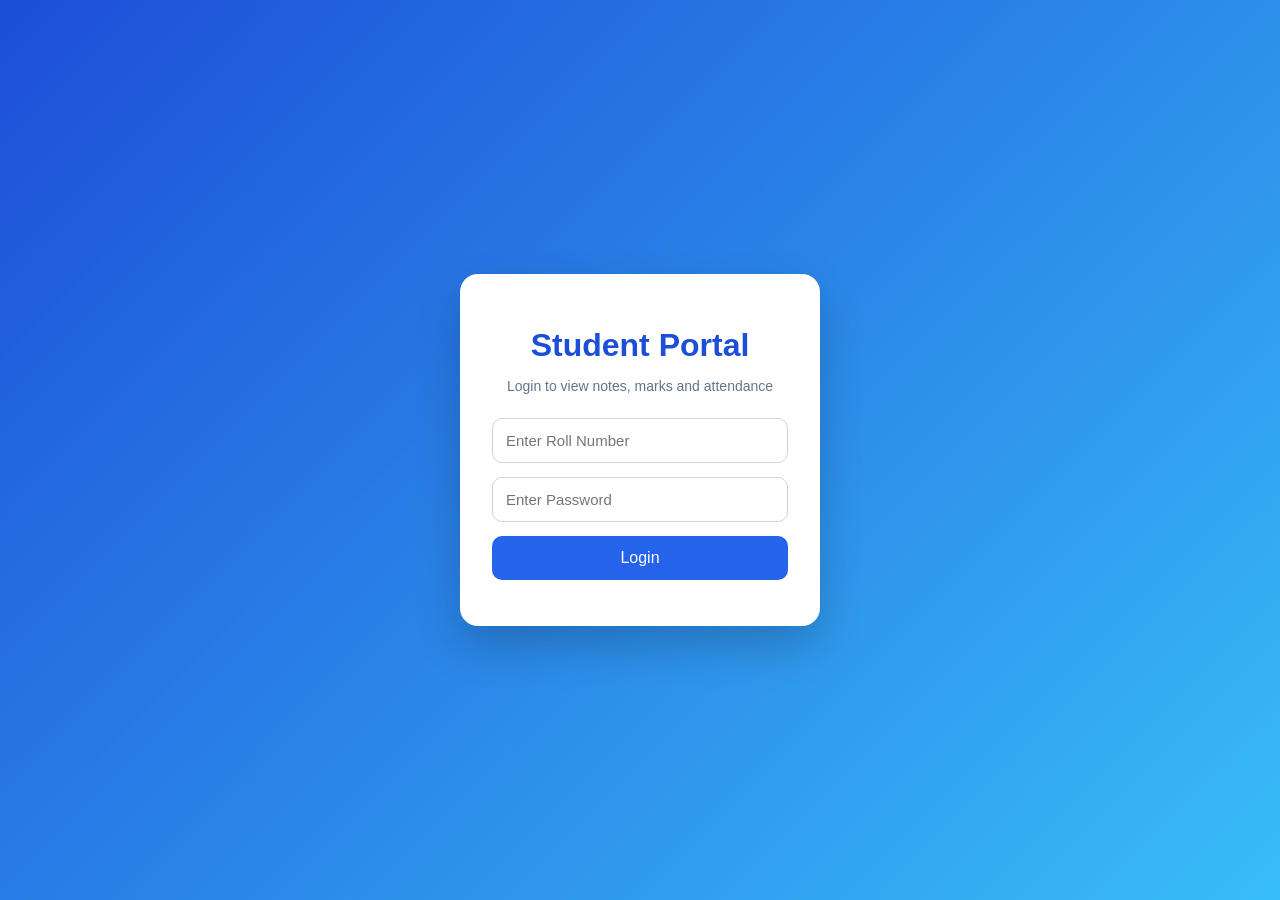
==== dashboard.html @ 23cb11c0 "pop up" ====
<!DOCTYPE html>
<html>
<head>
  <meta charset="UTF-8">
  <title>Student Dashboard</title>
  <meta name="viewport" content="width=device-width, initial-scale=1.0">
  <link rel="stylesheet" href="style.css">
</head>

<body>

<header class="topbar">
  <div>
    <h2>Student Dashboard</h2>
    <p id="studentInfo">Loading...</p>
  </div>

  <div class="header-actions">
    <button onclick="openPasswordModal()" class="change-pass-btn">
      Change Password
    </button>

    <button onclick="logout()" class="logout-btn">
      Logout
    </button>
  </div>
</header>

  <main class="container">

    <section class="section">
      <h3>Registered Courses</h3>
      <div id="courseTabs" class="course-tabs"></div>
    </section>

    <section class="section">
      <h3 id="selectedCourseTitle">Course Dashboard</h3>

      <div class="two-column">
        <div>
          <h3>Marks</h3>
          <div id="marks" class="card"></div>
        </div>

        <div>
          <h3>Attendance</h3>
          <div id="attendance" class="card"></div>
        </div>
      </div>
    </section>

    <section class="section">
      <h3>Class Notes</h3>
      <div id="notes" class="grid"></div>
    </section>

    <section class="section">
      <h3>Announcements</h3>
      <div id="announcements" class="grid"></div>
    </section>


  </main>

  <script src="script.js"></script>
  
  <!-- 🔐 Password Modal -->
<div id="passwordModal" class="modal">

  <div class="modal-content">
    <span class="close-btn" onclick="closePasswordModal()">&times;</span>

    <h3>Change Password</h3>

    <input type="password" id="oldPass" placeholder="Old Password">
    <input type="password" id="newPass" placeholder="New Password">
    <input type="password" id="confirmPass" placeholder="Confirm New Password">

    <button onclick="changePassword()">Update Password</button>

    <p id="passMsg"></p>
  </div>

</div>
</body>
</html>
---- style.css ----
* {
  box-sizing: border-box;
}

body {
  margin: 0;
  font-family: Arial, sans-serif;
  background: #f1f5f9;
  color: #1e293b;
}

.login-page {
  display: flex;
  justify-content: center;
  align-items: center;
  min-height: 100vh;
 background: linear-gradient(135deg, #1d4ed8, #38bdf8);
}

.login-card {
  width: 360px;
  background: white;
  padding: 32px;
  border-radius: 18px;
  box-shadow: 0 20px 45px rgba(0,0,0,0.2);
  text-align: center;
}

.login-card h1 {
  margin-bottom: 8px;
  color: #1d4ed8;
}

.subtitle {
  color: #64748b;
  font-size: 14px;
  margin-bottom: 24px;
}

input {
  width: 100%;
  padding: 13px;
  margin-bottom: 14px;
  border: 1px solid #cbd5e1;
  border-radius: 10px;
  font-size: 15px;
}

button {
  width: 100%;
  padding: 13px;
  border: none;
  border-radius: 10px;
  background: #2563eb;
  color: white;
  font-size: 16px;
  cursor: pointer;
}

button:hover {
  background: #1d4ed8;
}

#loginMessage {
  margin-top: 12px;
  font-size: 14px;
}

.topbar {
  background: #2563eb;
  color: white;
  padding: 18px 28px;
  display: flex;
  justify-content: space-between;
  align-items: center;
}

.topbar h2 {
  margin: 0;
}

.topbar p {
  margin: 5px 0 0;
  font-size: 14px;
}

.logout-btn {
  width: auto;
  background: #ef4444;
  padding: 10px 18px;
}

.logout-btn:hover {
  background: #dc2626;
}

.container {
  max-width: 1100px;
  margin: 24px auto;
  padding: 0 16px;
}

.section {
  margin-bottom: 32px;
}

.section h3 {
  margin-bottom: 14px;
  color: #0f172a;
}

.grid {
  display: grid;
  grid-template-columns: repeat(auto-fit, minmax(260px, 1fr));
  gap: 18px;
}

.card {
  background: white;
  padding: 20px;
  border-radius: 14px;
  box-shadow: 0 8px 20px rgba(0,0,0,0.08);
}

.card h4 {
  margin-top: 0;
  color: #1d4ed8;
}

.card a {
  display: inline-block;
  margin-top: 10px;
  color: white;
  background: #2563eb;
  padding: 9px 14px;
  border-radius: 8px;
  text-decoration: none;
}

.date {
  color: #64748b;
  font-size: 13px;
}

table {
  width: 100%;
  border-collapse: collapse;
}

td {
  padding: 11px;
  border-bottom: 1px solid #e2e8f0;
}

td:first-child {
  font-weight: bold;
  color: #334155;
}

@media (max-width: 600px) {
  .topbar {
    flex-direction: column;
    align-items: flex-start;
    gap: 12px;
  }

  .logout-btn {
    width: 100%;
  }

  .login-card {
    width: 90%;
  }
}

.course-tabs {
  display: flex;
  gap: 12px;
  flex-wrap: wrap;
}

.course-btn {
  width: auto;
  padding: 10px 18px;
  background: #e2e8f0;
  color: #0f172a;
}

.course-btn:hover {
  background: #cbd5e1;
}

.active-course {
  background: #2563eb !important;
  color: white !important;
}

.two-column {
  display: grid;
  grid-template-columns: 1fr 1fr;
  gap: 18px;
}

.password-card {
  max-width: 420px;
}

@media (max-width: 700px) {
  .two-column {
    grid-template-columns: 1fr;
  }
}

/* Header buttons */
.header-actions {
  display: flex;
  gap: 10px;
}

.change-pass-btn {
  background: #f59e0b;
  color: white;
  padding: 10px 16px;
  border-radius: 8px;
  border: none;
}

.change-pass-btn:hover {
  background: #d97706;
}

/* Modal background */
.modal {
  display: none;
  position: fixed;
  z-index: 1000;
  left: 0;
  top: 0;
  width: 100%;
  height: 100%;
  background: rgba(0,0,0,0.5);

  justify-content: center;
  align-items: center;
}

/* Modal box */
.modal-content {
  background: white;
  padding: 25px;
  border-radius: 12px;
  width: 320px;
  text-align: center;
  position: relative;
}

/* Close button */
.close-btn {
  position: absolute;
  right: 12px;
  top: 8px;
  font-size: 20px;
  cursor: pointer;
}

/* Modal inputs */
.modal-content input {
  width: 100%;
  margin: 8px 0;
  padding: 10px;
}
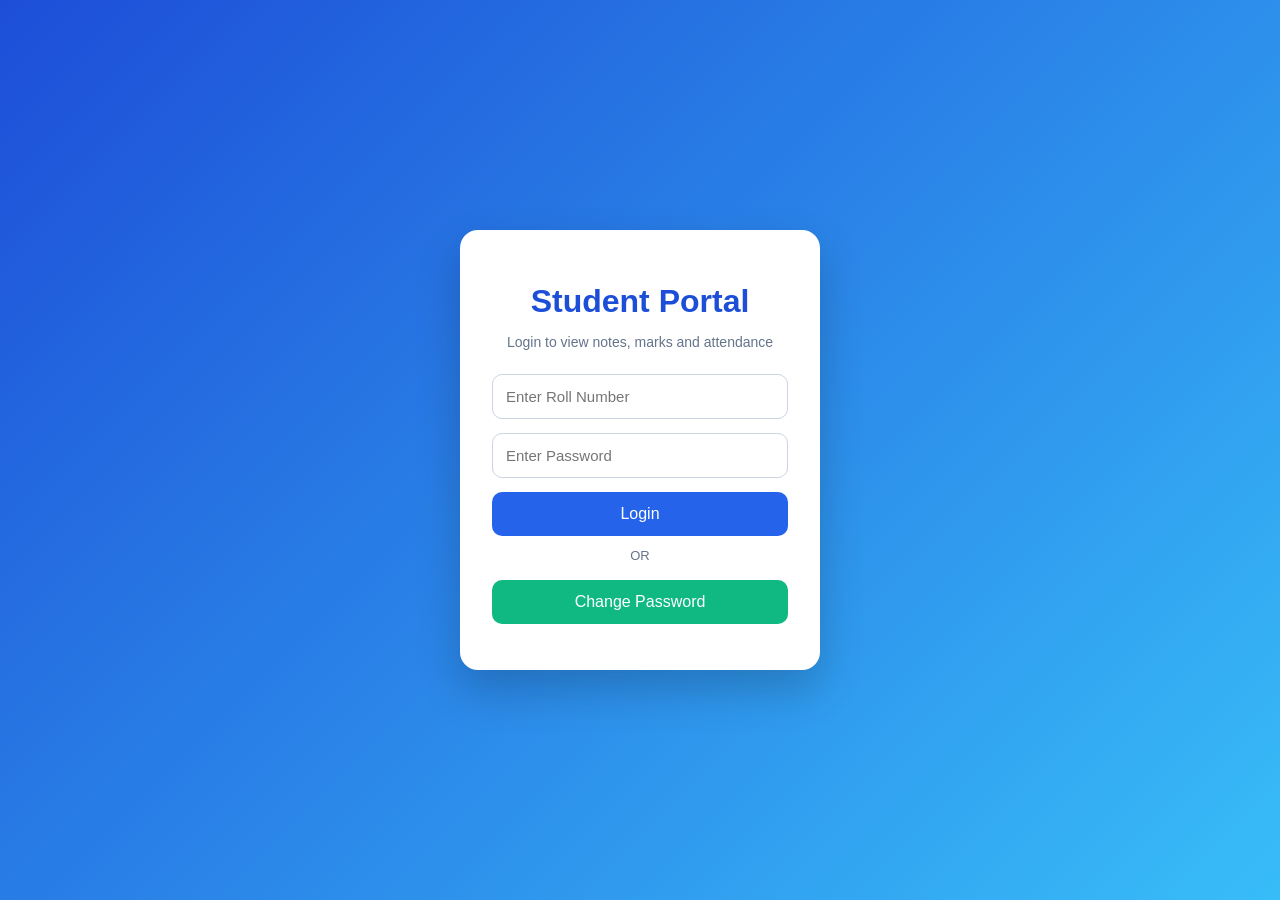
==== commit dd7fe06d: "v" ====
--- a/dashboard.html
+++ b/dashboard.html
@@ -1,5 +1,5 @@
 <!DOCTYPE html>
-<html>
+<html lang="en">
 <head>
   <meta charset="UTF-8">
   <title>Student Dashboard</title>
@@ -7,12 +7,12 @@
   <link rel="stylesheet" href="style.css">
 </head>
 
-<body>
+<body onload="loadDashboard()">
 
 <header class="topbar">
   <div>
     <h2>Student Dashboard</h2>
-    <p id="studentInfo">Loading...</p>
+    <p id="studentInfo">Loading student details...</p>
   </div>
 
   <div class="header-actions">
@@ -26,48 +26,57 @@
   </div>
 </header>
 
-  <main class="container">
+<main class="container">
 
-    <section class="section">
-      <h3>Registered Courses</h3>
-      <div id="courseTabs" class="course-tabs"></div>
-    </section>
+  <section class="section">
+    <h3>Registered Courses</h3>
+    <div id="courseTabs" class="course-tabs">
+      <p>Loading courses...</p>
+    </div>
+  </section>
 
-    <section class="section">
-      <h3 id="selectedCourseTitle">Course Dashboard</h3>
+  <section class="section">
+    <h3 id="selectedCourseTitle">Course Dashboard</h3>
 
-      <div class="two-column">
-        <div>
-          <h3>Marks</h3>
-          <div id="marks" class="card"></div>
-        </div>
-
-        <div>
-          <h3>Attendance</h3>
-          <div id="attendance" class="card"></div>
+    <div class="two-column">
+      <div>
+        <h3>Marks</h3>
+        <div id="marks" class="card">
+          <p>Loading marks...</p>
         </div>
       </div>
-    </section>
 
-    <section class="section">
-      <h3>Class Notes</h3>
-      <div id="notes" class="grid"></div>
-    </section>
+      <div>
+        <h3>Attendance</h3>
+        <div id="attendance" class="card">
+          <p>Loading attendance...</p>
+        </div>
+      </div>
+    </div>
+  </section>
 
-    <section class="section">
-      <h3>Announcements</h3>
-      <div id="announcements" class="grid"></div>
-    </section>
+  <section class="section">
+    <h3>Class Notes</h3>
+    <div id="notes" class="grid">
+      <p>Loading notes...</p>
+    </div>
+  </section>
 
+  <section class="section">
+    <h3>Announcements</h3>
+    <div id="announcements" class="grid">
+      <p>Loading announcements...</p>
+    </div>
+  </section>
 
-  </main>
+</main>
 
-  <script src="script.js"></script>
-  
-  <!-- 🔐 Password Modal -->
+<script src="script.js"></script>
+
+<!-- 🔐 Password Modal -->
 <div id="passwordModal" class="modal">
+  <div class="modal-content">
 
-  <div class="modal-content">
     <span class="close-btn" onclick="closePasswordModal()">&times;</span>
 
     <h3>Change Password</h3>
@@ -79,8 +88,9 @@
     <button onclick="changePassword()">Update Password</button>
 
     <p id="passMsg"></p>
+
   </div>
+</div>
 
-</div>
 </body>
 </html>
--- a/style.css
+++ b/style.css
@@ -231,27 +231,34 @@
 
 /* Modal background */
 .modal {
-  display: none;
-  position: fixed;
+  display: none; /* hidden by default */
+
+  position: fixed;   /* 🔴 THIS IS KEY */
   z-index: 1000;
+
+  top: 0;
   left: 0;
-  top: 0;
+
   width: 100%;
   height: 100%;
+
   background: rgba(0,0,0,0.5);
 
+  /* 🔴 CENTERING */
   justify-content: center;
   align-items: center;
 }
 
-/* Modal box */
 .modal-content {
   background: white;
   padding: 25px;
   border-radius: 12px;
   width: 320px;
-  text-align: center;
+
   position: relative;
+
+  /* optional */
+  box-shadow: 0 20px 40px rgba(0,0,0,0.2);
 }
 
 /* Close button */
@@ -268,4 +275,72 @@
   width: 100%;
   margin: 8px 0;
   padding: 10px;
+}
+
+.divider {
+  margin: 12px 0;
+  color: #64748b;
+  font-size: 13px;
+}
+
+.quiz-btn {
+  background: #10b981;
+  margin-top: 5px;
+}
+
+.quiz-btn:hover {
+  background: #059669;
+}
+/* 🔹 Modal Background */
+.modal {
+  display: none;
+  position: fixed;
+  z-index: 1000;
+  left: 0;
+  top: 0;
+  width: 100%;
+  height: 100%;
+  background: rgba(0,0,0,0.5);
+  justify-content: center;
+  align-items: center;
+}
+
+/* 🔹 Modal Box */
+.modal-content {
+  background: #fff;
+  padding: 25px;
+  border-radius: 12px;
+  width: 320px;
+  text-align: center;
+  animation: fadeIn 0.3s ease;
+}
+
+/* 🔹 Close Button */
+.close {
+  float: right;
+  font-size: 22px;
+  cursor: pointer;
+}
+
+/* 🔹 Inputs */
+.modal-content input {
+  width: 100%;
+  padding: 10px;
+  margin: 8px 0;
+}
+
+/* 🔹 Button */
+.modal-content button {
+  width: 100%;
+  padding: 10px;
+  background: #2563eb;
+  color: white;
+  border: none;
+  border-radius: 6px;
+}
+
+/* 🔹 Animation */
+@keyframes fadeIn {
+  from { transform: scale(0.9); opacity: 0; }
+  to { transform: scale(1); opacity: 1; }
 }
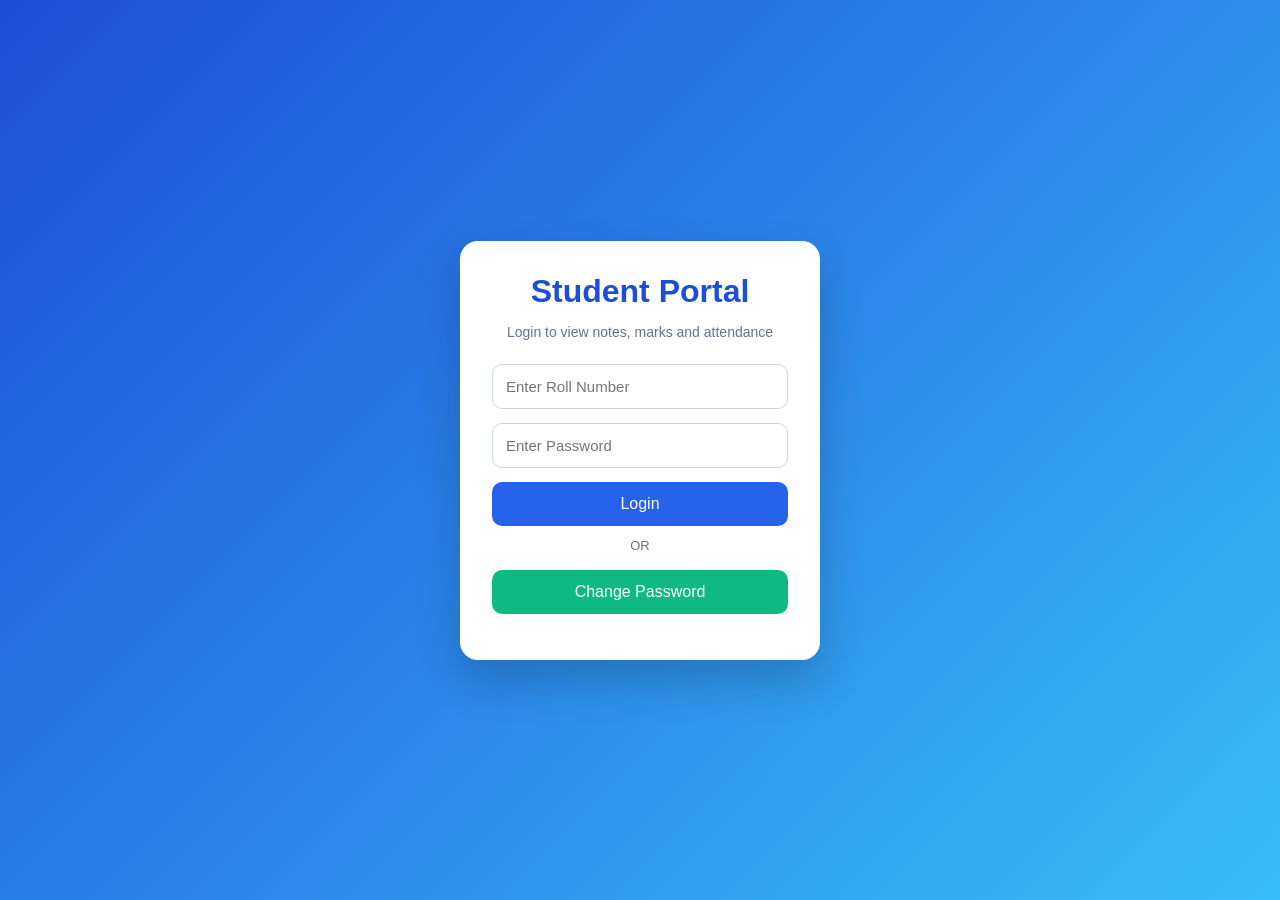
==== commit 18b6a523: "1" ====
--- a/dashboard.html
+++ b/dashboard.html
@@ -15,15 +15,21 @@
     <p id="studentInfo">Loading student details...</p>
   </div>
 
-  <div class="header-actions">
-    <button onclick="openPasswordModal()" class="change-pass-btn">
-      Change Password
-    </button>
+<div class="header-actions">
 
-    <button onclick="logout()" class="logout-btn">
-      Logout
-    </button>
-  </div>
+  <button onclick="goToQuiz()" class="quiz-btn">
+    Quiz
+  </button>
+
+  <button onclick="openPasswordModal()" class="change-pass-btn">
+    Change Password
+  </button>
+
+  <button onclick="logout()" class="logout-btn">
+    Logout
+  </button>
+
+</div>
 </header>
 
 <main class="container">
--- a/style.css
+++ b/style.css
@@ -9,25 +9,29 @@
   color: #1e293b;
 }
 
+/* ================= LOGIN PAGE ================= */
+
 .login-page {
+  min-height: 100vh;
   display: flex;
   justify-content: center;
   align-items: center;
-  min-height: 100vh;
- background: linear-gradient(135deg, #1d4ed8, #38bdf8);
+  background: linear-gradient(135deg, #1d4ed8, #38bdf8);
+  padding: 16px;
 }
 
 .login-card {
   width: 360px;
-  background: white;
+  max-width: 100%;
+  background: #ffffff;
   padding: 32px;
   border-radius: 18px;
-  box-shadow: 0 20px 45px rgba(0,0,0,0.2);
+  box-shadow: 0 20px 45px rgba(0, 0, 0, 0.2);
   text-align: center;
 }
 
 .login-card h1 {
-  margin-bottom: 8px;
+  margin: 0 0 8px;
   color: #1d4ed8;
 }
 
@@ -46,13 +50,18 @@
   font-size: 15px;
 }
 
+input:focus {
+  outline: none;
+  border-color: #2563eb;
+}
+
 button {
   width: 100%;
   padding: 13px;
   border: none;
   border-radius: 10px;
   background: #2563eb;
-  color: white;
+  color: #ffffff;
   font-size: 16px;
   cursor: pointer;
 }
@@ -61,14 +70,32 @@
   background: #1d4ed8;
 }
 
-#loginMessage {
+#loginMessage,
+#passMsg {
   margin-top: 12px;
   font-size: 14px;
 }
 
+.divider {
+  margin: 12px 0;
+  color: #64748b;
+  font-size: 13px;
+}
+
+.quiz-btn {
+  background: #10b981;
+  margin-top: 5px;
+}
+
+.quiz-btn:hover {
+  background: #059669;
+}
+
+/* ================= DASHBOARD ================= */
+
 .topbar {
   background: #2563eb;
-  color: white;
+  color: #ffffff;
   padding: 18px 28px;
   display: flex;
   justify-content: space-between;
@@ -84,6 +111,11 @@
   font-size: 14px;
 }
 
+.header-actions {
+  display: flex;
+  gap: 10px;
+}
+
 .logout-btn {
   width: auto;
   background: #ef4444;
@@ -94,6 +126,16 @@
   background: #dc2626;
 }
 
+.change-pass-btn {
+  width: auto;
+  background: #f59e0b;
+  padding: 10px 16px;
+}
+
+.change-pass-btn:hover {
+  background: #d97706;
+}
+
 .container {
   max-width: 1100px;
   margin: 24px auto;
@@ -109,6 +151,12 @@
   color: #0f172a;
 }
 
+.two-column {
+  display: grid;
+  grid-template-columns: 1fr 1fr;
+  gap: 18px;
+}
+
 .grid {
   display: grid;
   grid-template-columns: repeat(auto-fit, minmax(260px, 1fr));
@@ -116,10 +164,10 @@
 }
 
 .card {
-  background: white;
+  background: #ffffff;
   padding: 20px;
   border-radius: 14px;
-  box-shadow: 0 8px 20px rgba(0,0,0,0.08);
+  box-shadow: 0 8px 20px rgba(0, 0, 0, 0.08);
 }
 
 .card h4 {
@@ -130,47 +178,20 @@
 .card a {
   display: inline-block;
   margin-top: 10px;
-  color: white;
+  color: #ffffff;
   background: #2563eb;
   padding: 9px 14px;
   border-radius: 8px;
   text-decoration: none;
 }
 
+.card a:hover {
+  background: #1d4ed8;
+}
+
 .date {
   color: #64748b;
   font-size: 13px;
-}
-
-table {
-  width: 100%;
-  border-collapse: collapse;
-}
-
-td {
-  padding: 11px;
-  border-bottom: 1px solid #e2e8f0;
-}
-
-td:first-child {
-  font-weight: bold;
-  color: #334155;
-}
-
-@media (max-width: 600px) {
-  .topbar {
-    flex-direction: column;
-    align-items: flex-start;
-    gap: 12px;
-  }
-
-  .logout-btn {
-    width: 100%;
-  }
-
-  .login-card {
-    width: 90%;
-  }
 }
 
 .course-tabs {
@@ -192,155 +213,115 @@
 
 .active-course {
   background: #2563eb !important;
-  color: white !important;
-}
-
-.two-column {
-  display: grid;
-  grid-template-columns: 1fr 1fr;
-  gap: 18px;
-}
-
-.password-card {
-  max-width: 420px;
-}
-
-@media (max-width: 700px) {
-  .two-column {
-    grid-template-columns: 1fr;
-  }
-}
-
-/* Header buttons */
-.header-actions {
-  display: flex;
-  gap: 10px;
-}
-
-.change-pass-btn {
-  background: #f59e0b;
-  color: white;
-  padding: 10px 16px;
-  border-radius: 8px;
-  border: none;
-}
-
-.change-pass-btn:hover {
-  background: #d97706;
-}
-
-/* Modal background */
+  color: #ffffff !important;
+}
+
+table {
+  width: 100%;
+  border-collapse: collapse;
+}
+
+td {
+  padding: 11px;
+  border-bottom: 1px solid #e2e8f0;
+}
+
+td:first-child {
+  font-weight: bold;
+  color: #334155;
+}
+
+/* ================= MODAL ================= */
+
 .modal {
-  display: none; /* hidden by default */
-
-  position: fixed;   /* 🔴 THIS IS KEY */
+  display: none;
+  position: fixed;
   z-index: 1000;
-
-  top: 0;
-  left: 0;
-
-  width: 100%;
-  height: 100%;
-
-  background: rgba(0,0,0,0.5);
-
-  /* 🔴 CENTERING */
+  inset: 0;
+  background: rgba(0, 0, 0, 0.5);
   justify-content: center;
   align-items: center;
+  padding: 16px;
 }
 
 .modal-content {
-  background: white;
+  width: 320px;
+  max-width: 100%;
+  background: #ffffff;
   padding: 25px;
   border-radius: 12px;
-  width: 320px;
-
   position: relative;
-
-  /* optional */
-  box-shadow: 0 20px 40px rgba(0,0,0,0.2);
-}
-
-/* Close button */
+  text-align: center;
+  box-shadow: 0 20px 40px rgba(0, 0, 0, 0.2);
+  animation: fadeIn 0.25s ease;
+}
+
+.modal-content h3 {
+  margin-top: 0;
+  color: #0f172a;
+}
+
 .close-btn {
   position: absolute;
   right: 12px;
   top: 8px;
-  font-size: 20px;
-  cursor: pointer;
-}
-
-/* Modal inputs */
-.modal-content input {
-  width: 100%;
-  margin: 8px 0;
-  padding: 10px;
-}
-
-.divider {
-  margin: 12px 0;
-  color: #64748b;
-  font-size: 13px;
-}
-
-.quiz-btn {
-  background: #10b981;
-  margin-top: 5px;
-}
-
-.quiz-btn:hover {
-  background: #059669;
-}
-/* 🔹 Modal Background */
-.modal {
-  display: none;
-  position: fixed;
-  z-index: 1000;
-  left: 0;
-  top: 0;
-  width: 100%;
-  height: 100%;
-  background: rgba(0,0,0,0.5);
-  justify-content: center;
-  align-items: center;
-}
-
-/* 🔹 Modal Box */
-.modal-content {
-  background: #fff;
-  padding: 25px;
-  border-radius: 12px;
-  width: 320px;
-  text-align: center;
-  animation: fadeIn 0.3s ease;
-}
-
-/* 🔹 Close Button */
-.close {
-  float: right;
   font-size: 22px;
   cursor: pointer;
-}
-
-/* 🔹 Inputs */
+  color: #475569;
+}
+
+.close-btn:hover {
+  color: #0f172a;
+}
+
 .modal-content input {
-  width: 100%;
-  padding: 10px;
   margin: 8px 0;
-}
-
-/* 🔹 Button */
+  padding: 11px;
+}
+
 .modal-content button {
-  width: 100%;
-  padding: 10px;
-  background: #2563eb;
-  color: white;
-  border: none;
-  border-radius: 6px;
-}
-
-/* 🔹 Animation */
+  margin-top: 8px;
+  padding: 11px;
+}
+
+/* ================= MOBILE ================= */
+
+@media (max-width: 700px) {
+  .two-column {
+    grid-template-columns: 1fr;
+  }
+
+  .topbar {
+    flex-direction: column;
+    align-items: flex-start;
+    gap: 12px;
+  }
+
+  .header-actions {
+    width: 100%;
+    flex-direction: column;
+  }
+
+  .logout-btn,
+  .change-pass-btn {
+    width: 100%;
+  }
+
+  .login-card {
+    width: 100%;
+  }
+}
+
+/* ================= ANIMATION ================= */
+
 @keyframes fadeIn {
-  from { transform: scale(0.9); opacity: 0; }
-  to { transform: scale(1); opacity: 1; }
+  from {
+    transform: scale(0.92);
+    opacity: 0;
+  }
+
+  to {
+    transform: scale(1);
+    opacity: 1;
+  }
 }
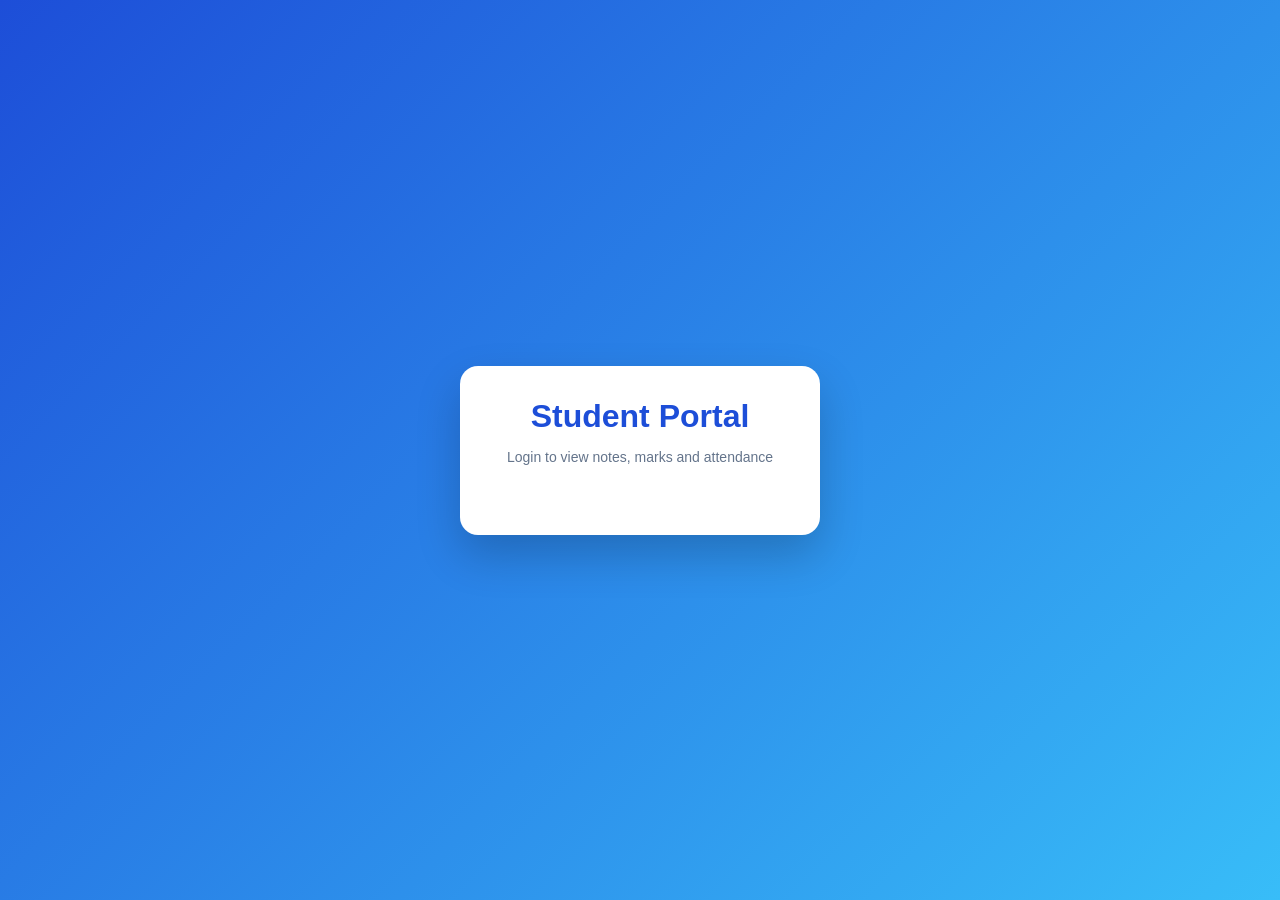
==== commit 0ecf6791: "Update dashboard.html" ====
--- a/dashboard.html
+++ b/dashboard.html
@@ -17,12 +17,8 @@
 
 <div class="header-actions">
 
-  <button onclick="goToQuiz()" class="quiz-btn">
-    Quiz
-  </button>
-
-  <button onclick="openPasswordModal()" class="change-pass-btn">
-    Change Password
+  <button onclick="document.getElementById('quizSection').scrollIntoView({behavior:'smooth'})" class="quiz-btn">
+    Quizzes
   </button>
 
   <button onclick="logout()" class="logout-btn">
@@ -74,7 +70,33 @@
       <p>Loading announcements...</p>
     </div>
   </section>
+<section class="section" id="quizSection">
+  <h3>Quizzes</h3>
+  <div id="quizzes" class="grid">
+    <p>Loading quizzes...</p>
+  </div>
+</section>
 
+<section class="section">
+  <h3>Student Message / Concern</h3>
+
+  <div class="card">
+    <textarea
+      id="studentMessage"
+      placeholder="Write your concern, feedback, or message here..."
+      rows="5"
+      style="width:100%; padding:12px; border-radius:8px; border:1px solid #ccc; resize:vertical;"
+    ></textarea>
+
+    <br><br>
+
+    <button onclick="submitStudentMessage()" class="quiz-btn">
+      Submit Message
+    </button>
+
+    <p id="messageStatus"></p>
+  </div>
+</section>
 </main>
 
 <script src="script.js"></script>
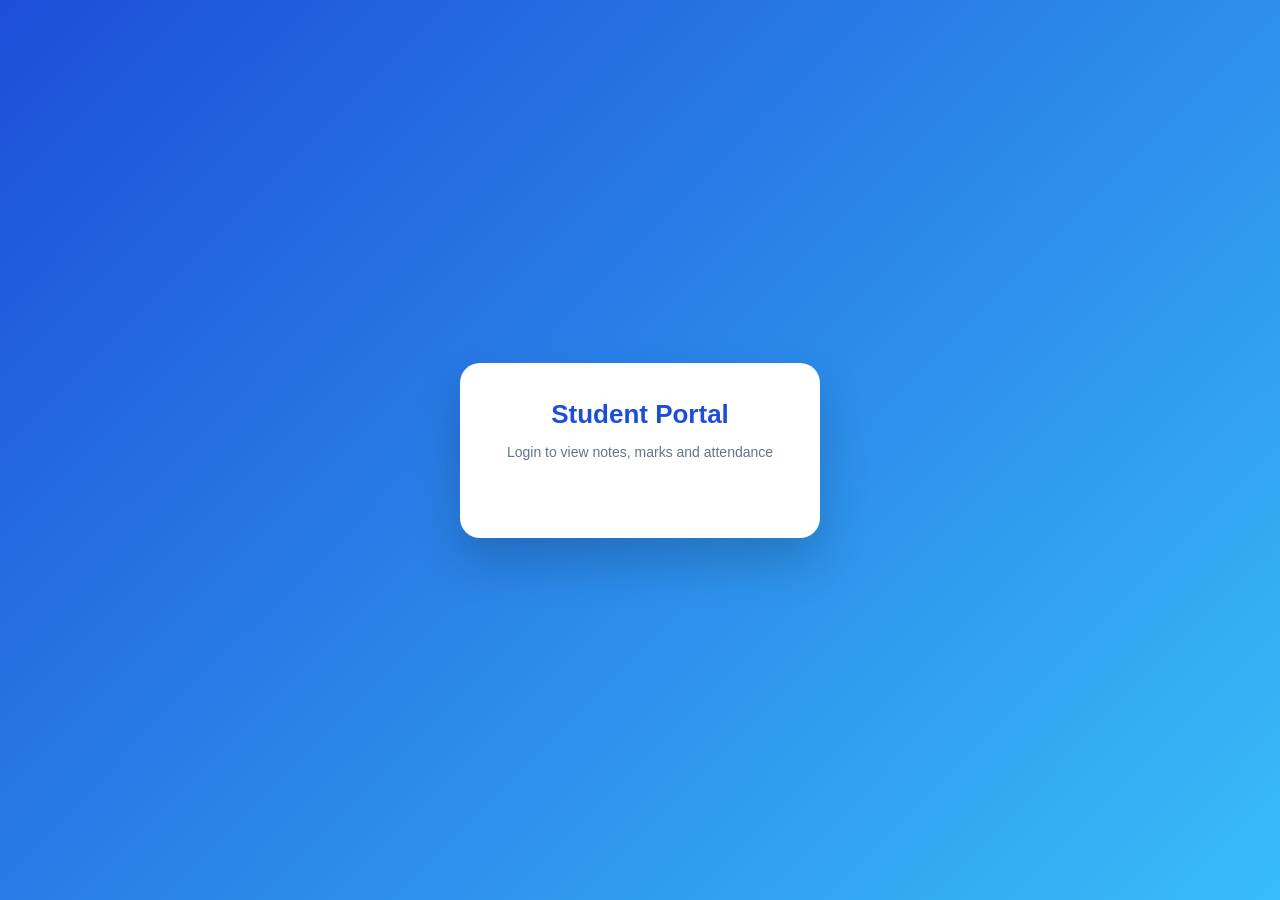
==== commit 85c7e250: "g5" ====
--- a/dashboard.html
+++ b/dashboard.html
@@ -31,72 +31,79 @@
 <main class="container">
 
   <section class="section">
-    <h3>Registered Courses</h3>
+    <div class="section-header">
+      <div class="section-icon" style="background:#eff6ff;">📚</div>
+      <h3>Registered Courses</h3>
+    </div>
     <div id="courseTabs" class="course-tabs">
       <p>Loading courses...</p>
     </div>
   </section>
 
   <section class="section">
-    <h3 id="selectedCourseTitle">Course Dashboard</h3>
-
+    <div class="section-header">
+      <div class="section-icon" style="background:#f0fdf4;">📊</div>
+      <h3 id="selectedCourseTitle">Marks & Attendance</h3>
+    </div>
     <div class="two-column">
       <div>
-        <h3>Marks</h3>
-        <div id="marks" class="card">
-          <p>Loading marks...</p>
-        </div>
+        <p style="font-size:13px;font-weight:600;color:#64748b;margin:0 0 10px;text-transform:uppercase;letter-spacing:0.05em;">Marks</p>
+        <div id="marks" class="card"><p>Loading marks...</p></div>
       </div>
-
       <div>
-        <h3>Attendance</h3>
-        <div id="attendance" class="card">
-          <p>Loading attendance...</p>
-        </div>
+        <p style="font-size:13px;font-weight:600;color:#64748b;margin:0 0 10px;text-transform:uppercase;letter-spacing:0.05em;">Attendance</p>
+        <div id="attendance" class="card"><p>Loading attendance...</p></div>
       </div>
     </div>
   </section>
 
   <section class="section">
-    <h3>Class Notes</h3>
+    <div class="section-header">
+      <div class="section-icon" style="background:#fef3c7;">📝</div>
+      <h3>Class Notes</h3>
+    </div>
     <div id="notes" class="grid">
       <p>Loading notes...</p>
     </div>
   </section>
 
   <section class="section">
-    <h3>Announcements</h3>
+    <div class="section-header">
+      <div class="section-icon" style="background:#fff7ed;">📢</div>
+      <h3>Announcements</h3>
+    </div>
     <div id="announcements" class="grid">
       <p>Loading announcements...</p>
     </div>
   </section>
-<section class="section" id="quizSection">
-  <h3>Quizzes</h3>
-  <div id="quizzes" class="grid">
-    <p>Loading quizzes...</p>
-  </div>
-</section>
 
-<section class="section">
-  <h3>Student Message / Concern</h3>
+  <section class="section" id="quizSection">
+    <div class="section-header">
+      <div class="section-icon" style="background:#f0fdf4;">✏️</div>
+      <h3>Quizzes</h3>
+    </div>
+    <div id="quizzes" class="grid">
+      <p>Loading quizzes...</p>
+    </div>
+  </section>
 
-  <div class="card">
-    <textarea
-      id="studentMessage"
-      placeholder="Write your concern, feedback, or message here..."
-      rows="5"
-      style="width:100%; padding:12px; border-radius:8px; border:1px solid #ccc; resize:vertical;"
-    ></textarea>
-
-    <br><br>
-
-    <button onclick="submitStudentMessage()" class="quiz-btn">
-      Submit Message
-    </button>
-
-    <p id="messageStatus"></p>
-  </div>
-</section>
+  <section class="section">
+    <div class="section-header">
+      <div class="section-icon" style="background:#f8fafc;">💬</div>
+      <h3>Message / Concern</h3>
+    </div>
+    <div class="message-box">
+      <textarea
+        id="studentMessage"
+        placeholder="Write your concern, feedback, or message here..."
+        rows="4"
+      ></textarea>
+      <button onclick="submitStudentMessage()" class="quiz-btn">
+        Submit Message
+      </button>
+      <p id="messageStatus" style="margin-top:10px;font-size:13px;"></p>
+    </div>
+  </section>
 </main>
 
 <script src="script.js"></script>
--- a/style.css
+++ b/style.css
@@ -4,8 +4,8 @@
 
 body {
   margin: 0;
-  font-family: Arial, sans-serif;
-  background: #f1f5f9;
+  font-family: 'Segoe UI', Arial, sans-serif;
+  background: #f0f4f8;
   color: #1e293b;
 }
 
@@ -24,21 +24,28 @@
   width: 360px;
   max-width: 100%;
   background: #ffffff;
-  padding: 32px;
-  border-radius: 18px;
-  box-shadow: 0 20px 45px rgba(0, 0, 0, 0.2);
+  padding: 36px 32px;
+  border-radius: 20px;
+  box-shadow: 0 24px 48px rgba(0, 0, 0, 0.18);
   text-align: center;
 }
 
 .login-card h1 {
-  margin: 0 0 8px;
+  margin: 0 0 6px;
   color: #1d4ed8;
+  font-size: 26px;
 }
 
 .subtitle {
   color: #64748b;
   font-size: 14px;
-  margin-bottom: 24px;
+  margin-bottom: 28px;
+}
+
+.google-btn-wrap {
+  display: flex;
+  justify-content: center;
+  margin-bottom: 16px;
 }
 
 input {
@@ -53,6 +60,7 @@
 input:focus {
   outline: none;
   border-color: #2563eb;
+  box-shadow: 0 0 0 3px rgba(37,99,235,0.12);
 }
 
 button {
@@ -62,8 +70,10 @@
   border-radius: 10px;
   background: #2563eb;
   color: #ffffff;
-  font-size: 16px;
+  font-size: 15px;
   cursor: pointer;
+  font-weight: 600;
+  transition: background 0.18s;
 }
 
 button:hover {
@@ -82,107 +92,162 @@
   font-size: 13px;
 }
 
+/* ================= TOPBAR ================= */
+
+.topbar {
+  background: linear-gradient(90deg, #1d4ed8 0%, #2563eb 100%);
+  color: #ffffff;
+  padding: 0 28px;
+  height: 64px;
+  display: flex;
+  justify-content: space-between;
+  align-items: center;
+  box-shadow: 0 2px 12px rgba(37,99,235,0.18);
+  position: sticky;
+  top: 0;
+  z-index: 100;
+}
+
+.topbar h2 {
+  margin: 0;
+  font-size: 18px;
+  font-weight: 700;
+  letter-spacing: 0.01em;
+}
+
+.topbar p {
+  margin: 2px 0 0;
+  font-size: 13px;
+  opacity: 0.85;
+}
+
+.header-actions {
+  display: flex;
+  gap: 10px;
+  align-items: center;
+}
+
+.logout-btn {
+  width: auto;
+  background: rgba(255,255,255,0.15);
+  border: 1.5px solid rgba(255,255,255,0.5);
+  padding: 8px 18px;
+  font-size: 14px;
+  border-radius: 8px;
+  color: #fff;
+}
+
+.logout-btn:hover {
+  background: rgba(255,255,255,0.28);
+}
+
 .quiz-btn {
+  width: auto;
   background: #10b981;
-  margin-top: 5px;
+  padding: 8px 18px;
+  font-size: 14px;
+  border-radius: 8px;
 }
 
 .quiz-btn:hover {
   background: #059669;
 }
 
-/* ================= DASHBOARD ================= */
-
-.topbar {
-  background: #2563eb;
-  color: #ffffff;
-  padding: 18px 28px;
-  display: flex;
-  justify-content: space-between;
-  align-items: center;
-}
-
-.topbar h2 {
-  margin: 0;
-}
-
-.topbar p {
-  margin: 5px 0 0;
-  font-size: 14px;
-}
-
-.header-actions {
-  display: flex;
-  gap: 10px;
-}
-
-.logout-btn {
-  width: auto;
-  background: #ef4444;
-  padding: 10px 18px;
-}
-
-.logout-btn:hover {
-  background: #dc2626;
-}
-
-.change-pass-btn {
-  width: auto;
-  background: #f59e0b;
-  padding: 10px 16px;
-}
-
-.change-pass-btn:hover {
-  background: #d97706;
-}
+/* ================= LAYOUT ================= */
 
 .container {
   max-width: 1100px;
-  margin: 24px auto;
-  padding: 0 16px;
+  margin: 28px auto;
+  padding: 0 20px;
 }
 
 .section {
-  margin-bottom: 32px;
-}
-
-.section h3 {
-  margin-bottom: 14px;
+  margin-bottom: 36px;
+}
+
+.section-header {
+  display: flex;
+  align-items: center;
+  gap: 10px;
+  margin-bottom: 16px;
+  border-bottom: 2px solid #e2e8f0;
+  padding-bottom: 10px;
+}
+
+.section-header h3 {
+  margin: 0;
+  font-size: 17px;
+  font-weight: 700;
   color: #0f172a;
+}
+
+.section-icon {
+  width: 32px;
+  height: 32px;
+  border-radius: 8px;
+  display: flex;
+  align-items: center;
+  justify-content: center;
+  font-size: 16px;
+  flex-shrink: 0;
 }
 
 .two-column {
   display: grid;
   grid-template-columns: 1fr 1fr;
-  gap: 18px;
+  gap: 20px;
 }
 
 .grid {
   display: grid;
-  grid-template-columns: repeat(auto-fit, minmax(260px, 1fr));
-  gap: 18px;
-}
+  grid-template-columns: repeat(auto-fill, minmax(270px, 1fr));
+  gap: 16px;
+}
+
+/* ================= CARDS ================= */
 
 .card {
   background: #ffffff;
   padding: 20px;
   border-radius: 14px;
-  box-shadow: 0 8px 20px rgba(0, 0, 0, 0.08);
+  box-shadow: 0 2px 12px rgba(0,0,0,0.07);
+  border: 1px solid #e8edf3;
+  transition: box-shadow 0.18s, transform 0.18s;
+}
+
+.card:hover {
+  box-shadow: 0 6px 24px rgba(0,0,0,0.11);
+  transform: translateY(-2px);
 }
 
 .card h4 {
-  margin-top: 0;
+  margin: 0 0 8px;
   color: #1d4ed8;
+  font-size: 15px;
+  font-weight: 700;
+  line-height: 1.4;
+}
+
+.card p {
+  margin: 0 0 6px;
+  font-size: 14px;
+  color: #475569;
+  line-height: 1.5;
 }
 
 .card a {
-  display: inline-block;
-  margin-top: 10px;
+  display: inline-flex;
+  align-items: center;
+  gap: 6px;
+  margin-top: 12px;
   color: #ffffff;
   background: #2563eb;
-  padding: 9px 14px;
+  padding: 8px 14px;
   border-radius: 8px;
   text-decoration: none;
+  font-size: 13px;
+  font-weight: 600;
+  transition: background 0.15s;
 }
 
 .card a:hover {
@@ -190,45 +255,296 @@
 }
 
 .date {
+  color: #94a3b8;
+  font-size: 12px;
+  font-weight: 500;
+  display: flex;
+  align-items: center;
+  gap: 4px;
+}
+
+/* ================= NOTES CARDS ================= */
+
+.note-card {
+  background: #ffffff;
+  border-radius: 14px;
+  box-shadow: 0 2px 12px rgba(0,0,0,0.07);
+  border: 1px solid #e8edf3;
+  overflow: hidden;
+  transition: box-shadow 0.18s, transform 0.18s;
+}
+
+.note-card:hover {
+  box-shadow: 0 6px 24px rgba(0,0,0,0.11);
+  transform: translateY(-2px);
+}
+
+.note-card-accent {
+  height: 4px;
+  background: linear-gradient(90deg, #2563eb, #38bdf8);
+}
+
+.note-card-body {
+  padding: 16px 18px 18px;
+}
+
+.note-card-body h4 {
+  margin: 0 0 6px;
+  font-size: 15px;
+  font-weight: 700;
+  color: #0f172a;
+  line-height: 1.4;
+}
+
+.note-card-body p {
+  margin: 0 0 10px;
+  font-size: 13px;
   color: #64748b;
+  line-height: 1.5;
+}
+
+.note-card-body a {
+  display: inline-flex;
+  align-items: center;
+  gap: 6px;
+  color: #ffffff;
+  background: #2563eb;
+  padding: 7px 13px;
+  border-radius: 7px;
+  text-decoration: none;
   font-size: 13px;
-}
+  font-weight: 600;
+  transition: background 0.15s;
+}
+
+.note-card-body a:hover {
+  background: #1d4ed8;
+}
+
+/* ================= ANNOUNCEMENT CARDS ================= */
+
+.ann-card {
+  background: #ffffff;
+  border-radius: 14px;
+  box-shadow: 0 2px 12px rgba(0,0,0,0.07);
+  border-left: 4px solid #f59e0b;
+  padding: 16px 18px;
+  transition: box-shadow 0.18s, transform 0.18s;
+}
+
+.ann-card:hover {
+  box-shadow: 0 6px 24px rgba(0,0,0,0.11);
+  transform: translateY(-2px);
+}
+
+.ann-card h4 {
+  margin: 0 0 6px;
+  font-size: 15px;
+  font-weight: 700;
+  color: #0f172a;
+}
+
+.ann-card p {
+  margin: 0 0 8px;
+  font-size: 13px;
+  color: #475569;
+  line-height: 1.5;
+}
+
+.ann-card a {
+  display: inline-flex;
+  align-items: center;
+  gap: 5px;
+  color: #d97706;
+  font-size: 13px;
+  font-weight: 600;
+  text-decoration: none;
+}
+
+.ann-card a:hover {
+  color: #b45309;
+}
+
+/* ================= QUIZ CARDS ================= */
+
+.quiz-card {
+  background: #ffffff;
+  border-radius: 14px;
+  box-shadow: 0 2px 12px rgba(0,0,0,0.07);
+  border: 1px solid #e8edf3;
+  padding: 18px;
+  display: flex;
+  flex-direction: column;
+  gap: 10px;
+  transition: box-shadow 0.18s, transform 0.18s;
+}
+
+.quiz-card:hover {
+  box-shadow: 0 6px 24px rgba(0,0,0,0.11);
+  transform: translateY(-2px);
+}
+
+.quiz-card-header {
+  display: flex;
+  justify-content: space-between;
+  align-items: flex-start;
+  gap: 10px;
+}
+
+.quiz-card-title {
+  font-size: 15px;
+  font-weight: 700;
+  color: #0f172a;
+  flex: 1;
+  line-height: 1.4;
+}
+
+.status-badge {
+  padding: 3px 10px;
+  border-radius: 20px;
+  font-size: 11px;
+  font-weight: 700;
+  letter-spacing: 0.04em;
+  white-space: nowrap;
+  text-transform: uppercase;
+}
+
+.quiz-meta {
+  display: flex;
+  flex-direction: column;
+  gap: 4px;
+}
+
+.quiz-meta-row {
+  font-size: 12px;
+  color: #64748b;
+  display: flex;
+  align-items: center;
+  gap: 5px;
+}
+
+.quiz-start-btn {
+  width: 100%;
+  padding: 9px;
+  border-radius: 9px;
+  font-size: 14px;
+  font-weight: 600;
+  border: none;
+  cursor: pointer;
+  background: #2563eb;
+  color: #fff;
+  transition: background 0.15s;
+  margin-top: 4px;
+}
+
+.quiz-start-btn:hover {
+  background: #1d4ed8;
+}
+
+.quiz-start-btn:disabled {
+  background: #e2e8f0;
+  color: #94a3b8;
+  cursor: not-allowed;
+}
+
+/* ================= MARKS & ATTENDANCE ================= */
+
+.stat-table {
+  width: 100%;
+  border-collapse: collapse;
+}
+
+.stat-table tr {
+  border-bottom: 1px solid #f1f5f9;
+}
+
+.stat-table tr:last-child {
+  border-bottom: none;
+}
+
+.stat-table td {
+  padding: 10px 8px;
+  font-size: 14px;
+}
+
+.stat-table td:first-child {
+  font-weight: 600;
+  color: #334155;
+  width: 55%;
+}
+
+.stat-table td:last-child {
+  color: #1d4ed8;
+  font-weight: 700;
+  text-align: right;
+}
+
+/* ================= COURSE TABS ================= */
 
 .course-tabs {
   display: flex;
-  gap: 12px;
+  gap: 10px;
   flex-wrap: wrap;
 }
 
 .course-btn {
   width: auto;
-  padding: 10px 18px;
-  background: #e2e8f0;
-  color: #0f172a;
+  padding: 9px 20px;
+  background: #ffffff;
+  color: #334155;
+  border: 1.5px solid #cbd5e1;
+  border-radius: 20px;
+  font-size: 14px;
+  font-weight: 600;
+  transition: all 0.15s;
 }
 
 .course-btn:hover {
-  background: #cbd5e1;
+  border-color: #2563eb;
+  color: #2563eb;
+  background: #eff6ff;
 }
 
 .active-course {
   background: #2563eb !important;
   color: #ffffff !important;
-}
-
-table {
+  border-color: #2563eb !important;
+}
+
+/* ================= MESSAGE BOX ================= */
+
+.message-box {
+  background: #ffffff;
+  border-radius: 14px;
+  box-shadow: 0 2px 12px rgba(0,0,0,0.07);
+  border: 1px solid #e8edf3;
+  padding: 20px;
+}
+
+.message-box textarea {
   width: 100%;
-  border-collapse: collapse;
-}
-
-td {
-  padding: 11px;
-  border-bottom: 1px solid #e2e8f0;
-}
-
-td:first-child {
-  font-weight: bold;
-  color: #334155;
+  padding: 13px;
+  border: 1.5px solid #e2e8f0;
+  border-radius: 10px;
+  font-size: 14px;
+  font-family: inherit;
+  resize: vertical;
+  color: #1e293b;
+  transition: border-color 0.15s;
+}
+
+.message-box textarea:focus {
+  outline: none;
+  border-color: #2563eb;
+  box-shadow: 0 0 0 3px rgba(37,99,235,0.1);
+}
+
+.message-box button {
+  width: auto;
+  margin-top: 12px;
+  padding: 10px 22px;
+  font-size: 14px;
+  border-radius: 9px;
 }
 
 /* ================= MODAL ================= */
@@ -238,22 +554,22 @@
   position: fixed;
   z-index: 1000;
   inset: 0;
-  background: rgba(0, 0, 0, 0.5);
+  background: rgba(0, 0, 0, 0.45);
   justify-content: center;
   align-items: center;
   padding: 16px;
 }
 
 .modal-content {
-  width: 320px;
+  width: 340px;
   max-width: 100%;
   background: #ffffff;
-  padding: 25px;
-  border-radius: 12px;
+  padding: 28px;
+  border-radius: 16px;
   position: relative;
   text-align: center;
-  box-shadow: 0 20px 40px rgba(0, 0, 0, 0.2);
-  animation: fadeIn 0.25s ease;
+  box-shadow: 0 20px 40px rgba(0, 0, 0, 0.18);
+  animation: fadeIn 0.22s ease;
 }
 
 .modal-content h3 {
@@ -263,11 +579,12 @@
 
 .close-btn {
   position: absolute;
-  right: 12px;
-  top: 8px;
+  right: 14px;
+  top: 10px;
   font-size: 22px;
   cursor: pointer;
-  color: #475569;
+  color: #94a3b8;
+  line-height: 1;
 }
 
 .close-btn:hover {
@@ -275,12 +592,12 @@
 }
 
 .modal-content input {
-  margin: 8px 0;
+  margin: 7px 0;
   padding: 11px;
 }
 
 .modal-content button {
-  margin-top: 8px;
+  margin-top: 10px;
   padding: 11px;
 }
 
@@ -292,36 +609,33 @@
   }
 
   .topbar {
+    height: auto;
+    padding: 14px 16px;
     flex-direction: column;
     align-items: flex-start;
-    gap: 12px;
+    gap: 10px;
   }
 
   .header-actions {
     width: 100%;
-    flex-direction: column;
   }
 
-  .logout-btn,
-  .change-pass-btn {
+  .logout-btn {
     width: 100%;
   }
 
   .login-card {
     width: 100%;
   }
+
+  .container {
+    padding: 0 12px;
+  }
 }
 
 /* ================= ANIMATION ================= */
 
 @keyframes fadeIn {
-  from {
-    transform: scale(0.92);
-    opacity: 0;
-  }
-
-  to {
-    transform: scale(1);
-    opacity: 1;
-  }
-}+  from { transform: scale(0.93); opacity: 0; }
+  to   { transform: scale(1);    opacity: 1; }
+}
